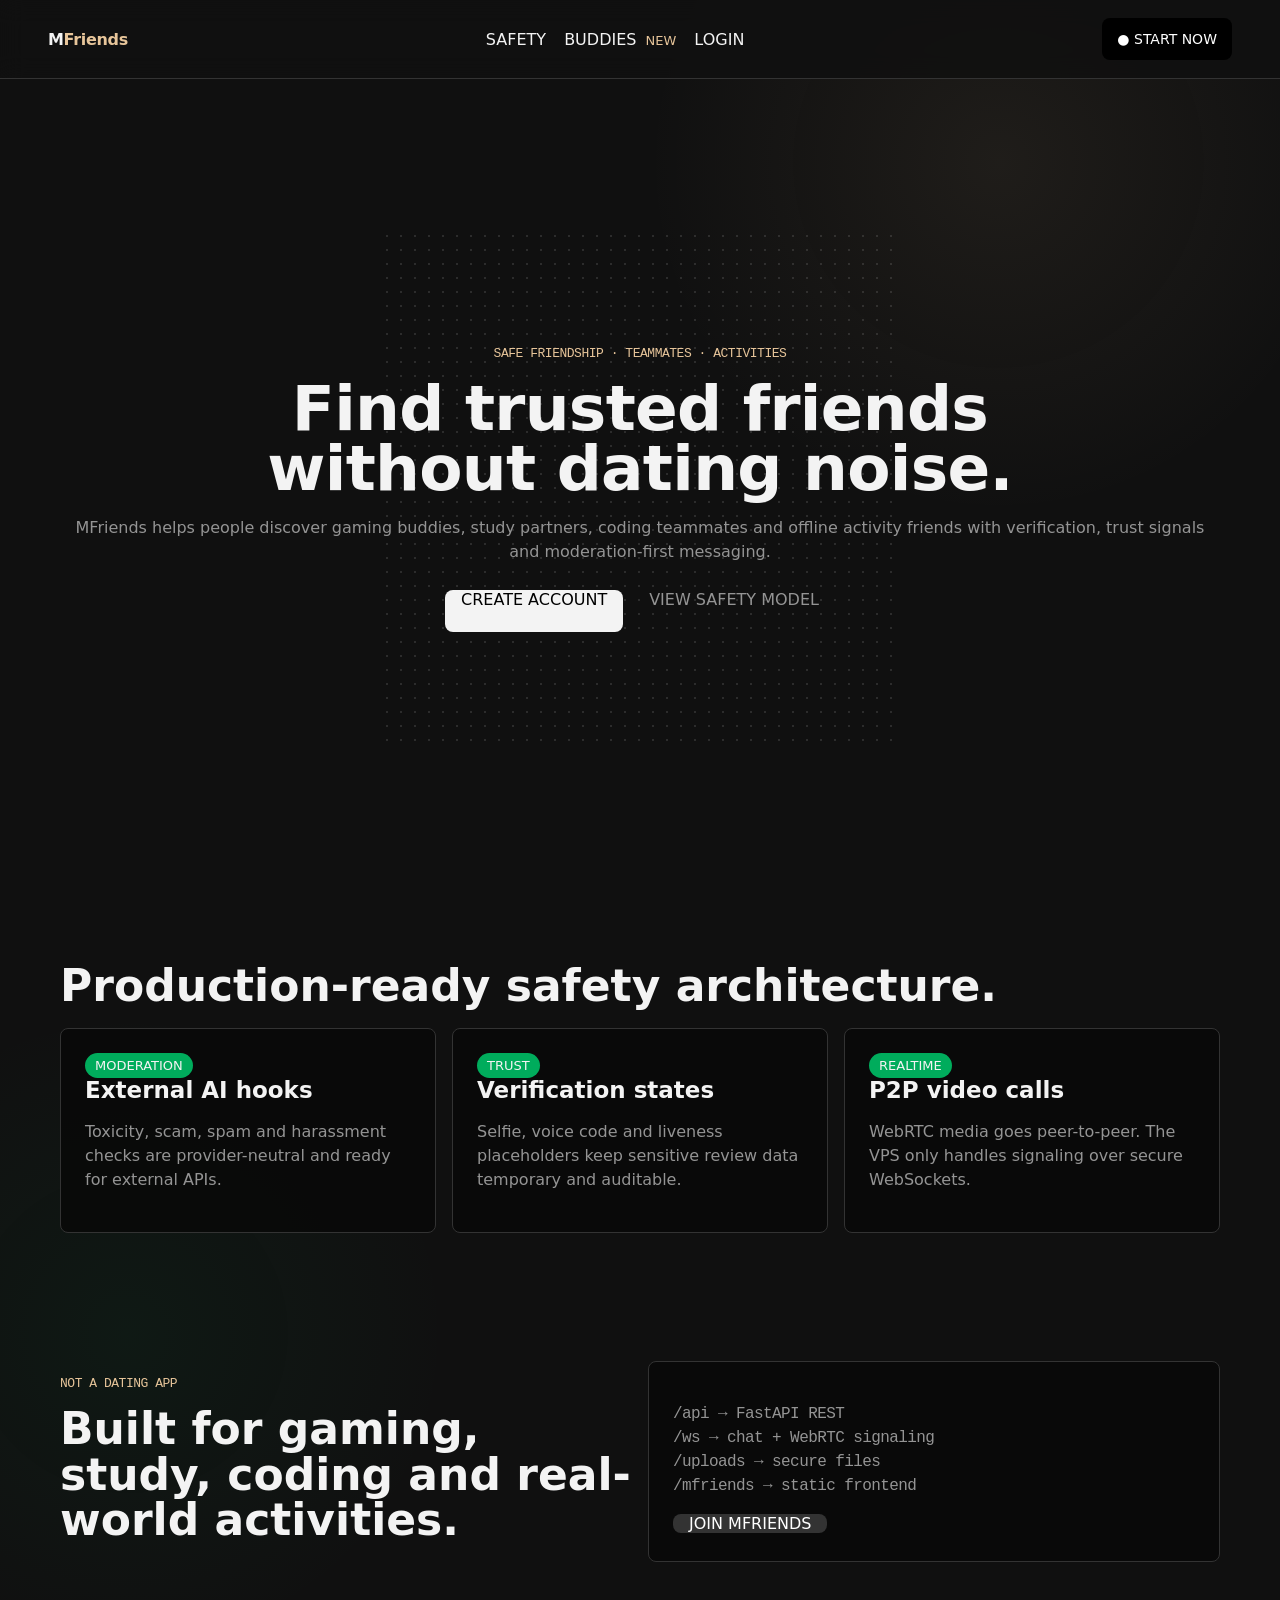
==== frontend/mfriends/index.html @ 0647238c "Create production MFriends architecture Co-Authored-By: Devin AI <158243242+devin-ai-integration[bot" ====
<!doctype html>
<html lang="en">
  <head>
    <meta charset="utf-8">
    <meta name="viewport" content="width=device-width, initial-scale=1">
    <title>MFriends — Safe buddy platform</title>
    <link rel="stylesheet" href="css/styles.css">
  </head>
  <body>
    <div class="app-shell">
      <header class="topbar">
        <a class="brand" href="index.html">M<span>Friends</span></a>
        <nav class="nav">
          <a href="#features">SAFETY</a>
          <a href="#buddy">BUDDIES <span class="nav-tag">NEW</span></a>
          <a href="login.html">LOGIN</a>
        </nav>
        <a class="chat-cta" href="register.html">● START NOW</a>
      </header>

      <main>
        <section class="hero">
          <div class="pixel-orb" aria-hidden="true"></div>
          <div class="hero-content">
            <div class="eyebrow">SAFE FRIENDSHIP · TEAMMATES · ACTIVITIES</div>
            <h1>Find trusted friends without dating noise.</h1>
            <p>MFriends helps people discover gaming buddies, study partners, coding teammates and offline activity friends with verification, trust signals and moderation-first messaging.</p>
            <div class="hero-actions">
              <a class="primary" href="register.html">CREATE ACCOUNT</a>
              <a class="secondary" href="#features">VIEW SAFETY MODEL</a>
            </div>
          </div>
        </section>

        <section id="features" class="section">
          <h2>Production-ready safety architecture.</h2>
          <div class="grid">
            <article class="card">
              <span class="pill">MODERATION</span>
              <h3>External AI hooks</h3>
              <p>Toxicity, scam, spam and harassment checks are provider-neutral and ready for external APIs.</p>
            </article>
            <article class="card">
              <span class="pill">TRUST</span>
              <h3>Verification states</h3>
              <p>Selfie, voice code and liveness placeholders keep sensitive review data temporary and auditable.</p>
            </article>
            <article class="card">
              <span class="pill">REALTIME</span>
              <h3>P2P video calls</h3>
              <p>WebRTC media goes peer-to-peer. The VPS only handles signaling over secure WebSockets.</p>
            </article>
          </div>
        </section>

        <section id="buddy" class="section">
          <div class="grid">
            <div>
              <p class="eyebrow">NOT A DATING APP</p>
              <h2>Built for gaming, study, coding and real-world activities.</h2>
            </div>
            <div class="card">
              <p class="mono">/api → FastAPI REST<br>/ws → chat + WebRTC signaling<br>/uploads → secure files<br>/mfriends → static frontend</p>
              <a class="ghost" href="register.html">JOIN MFRIENDS</a>
            </div>
          </div>
        </section>
      </main>
    </div>
  </body>
</html>
---- frontend/mfriends/css/styles.css ----
:root {
  --color-midnight-void: #101010;
  --color-deep-space: #080808;
  --color-polar-white: #F3F3F3;
  --color-absolute-zero: #FFFFFF;
  --color-ash-gray: #949494;
  --color-dark-carbon: #333333;
  --color-slate: #C1C1C1;
  --color-amber-glow: #E7C59A;
  --color-neon-green: #00AC5C;
  --font-aeonik: 'Aeonik', Inter, ui-sans-serif, system-ui, sans-serif;
  --font-input: 'Input', 'IBM Plex Mono', ui-monospace, monospace;
  --text-caption: 13px;
  --text-subheading: 18px;
  --text-heading: 23px;
  --text-heading-lg: 34px;
  --text-display: 44px;
  --text-display-lg: 63px;
  --section-gap: 64px;
  --card-padding: 24px;
  --radius-md: 4.5px;
  --radius-lg: 8px;
  --radius-full: 99px;
}

* {
  box-sizing: border-box;
}

body {
  margin: 0;
  background: var(--color-midnight-void);
  color: var(--color-polar-white);
  font-family: var(--font-aeonik);
}

a {
  color: inherit;
}

button,
input,
textarea,
select {
  font: inherit;
}

.app-shell {
  min-height: 100vh;
  background:
    radial-gradient(circle at 78% 10%, rgba(231, 197, 154, 0.07), transparent 22rem),
    radial-gradient(circle at 10% 82%, rgba(0, 172, 92, 0.06), transparent 20rem),
    var(--color-midnight-void);
}

.topbar {
  position: sticky;
  top: 0;
  z-index: 10;
  display: flex;
  align-items: center;
  justify-content: space-between;
  gap: 24px;
  padding: 18px clamp(18px, 4vw, 48px);
  background: rgba(16, 16, 16, 0.88);
  border-bottom: 1px solid var(--color-dark-carbon);
  backdrop-filter: blur(12px);
}

.brand {
  font-weight: 700;
  letter-spacing: -0.02em;
  text-decoration: none;
}

.brand span {
  color: var(--color-amber-glow);
}

.nav {
  display: flex;
  align-items: center;
  gap: 18px;
  font-size: 16px;
}

.nav a {
  color: var(--color-polar-white);
  text-decoration: none;
}

.nav a:hover {
  text-decoration: underline;
}

.nav-tag {
  margin-left: 4px;
  color: var(--color-amber-glow);
  font-size: var(--text-caption);
}

.chat-cta,
.primary,
.secondary,
.danger,
.ghost {
  min-height: 42px;
  border: 0;
  border-radius: var(--radius-lg);
  cursor: pointer;
  text-decoration: none;
}

.chat-cta {
  display: inline-flex;
  align-items: center;
  gap: 8px;
  padding: 0 15px;
  background: #000;
  color: var(--color-absolute-zero);
  font-size: 14px;
}

.primary {
  padding: 0 16px;
  background: var(--color-polar-white);
  color: #000;
}

.secondary {
  padding: 0 16px;
  background: transparent;
  color: var(--color-ash-gray);
}

.ghost {
  padding: 0 16px;
  background: var(--color-dark-carbon);
  color: var(--color-absolute-zero);
}

.danger {
  padding: 0 16px;
  background: transparent;
  color: var(--color-amber-glow);
  border: 1px solid var(--color-dark-carbon);
}

.hero,
.section,
.dashboard {
  width: min(1160px, calc(100% - 36px));
  margin: 0 auto;
}

.hero {
  display: grid;
  min-height: calc(100vh - 80px);
  place-items: center;
  padding: 80px 0;
  text-align: center;
}

.pixel-orb {
  position: absolute;
  width: min(48vw, 520px);
  aspect-ratio: 1;
  background-image: radial-gradient(#f3f3f3 1px, transparent 1.5px);
  background-size: 14px 14px;
  opacity: 0.12;
  filter: blur(0.2px);
}

.hero-content {
  position: relative;
  z-index: 1;
}

.eyebrow,
.mono,
.status {
  font-family: var(--font-input);
  letter-spacing: -0.037em;
}

.eyebrow {
  color: var(--color-amber-glow);
  font-size: var(--text-caption);
  text-transform: uppercase;
}

h1 {
  max-width: 920px;
  margin: 18px auto;
  font-size: clamp(44px, 8vw, var(--text-display-lg));
  line-height: 0.95;
  letter-spacing: -0.011em;
}

h2 {
  margin: 0 0 20px;
  font-size: clamp(34px, 5vw, var(--text-display));
  line-height: 1.03;
}

h3 {
  margin: 0 0 10px;
  font-size: var(--text-heading);
  line-height: 1.11;
}

p {
  color: var(--color-ash-gray);
  line-height: 1.5;
}

.hero-actions,
.row {
  display: flex;
  flex-wrap: wrap;
  align-items: center;
  gap: 10px;
}

.hero-actions {
  justify-content: center;
  margin-top: 26px;
}

.section {
  padding: var(--section-gap) 0;
}

.grid {
  display: grid;
  grid-template-columns: repeat(auto-fit, minmax(240px, 1fr));
  gap: 16px;
}

.card,
.panel,
.form-card {
  background: rgba(8, 8, 8, 0.82);
  border: 1px solid var(--color-dark-carbon);
  border-radius: var(--radius-lg);
  padding: var(--card-padding);
}

.card strong {
  color: var(--color-polar-white);
}

.pill {
  display: inline-flex;
  align-items: center;
  gap: 8px;
  width: fit-content;
  border-radius: var(--radius-full);
  padding: 5px 10px;
  background: var(--color-neon-green);
  color: var(--color-polar-white);
  font-size: var(--text-caption);
}

.amber {
  color: var(--color-amber-glow);
}

.auth-layout,
.app-layout {
  width: min(1180px, calc(100% - 28px));
  margin: 0 auto;
  padding: 40px 0;
}

.auth-layout {
  display: grid;
  min-height: calc(100vh - 78px);
  place-items: center;
}

.form-card {
  width: min(460px, 100%);
}

.field {
  display: grid;
  gap: 8px;
  margin: 14px 0;
}

.field label {
  color: var(--color-slate);
  font-size: var(--text-caption);
}

.field input,
.field textarea,
.field select {
  width: 100%;
  border: 1px solid var(--color-dark-carbon);
  border-radius: var(--radius-lg);
  padding: 12px;
  background: #050505;
  color: var(--color-polar-white);
}

.app-layout {
  display: grid;
  grid-template-columns: 220px 1fr;
  gap: 18px;
}

.sidebar {
  position: sticky;
  top: 88px;
  align-self: start;
}

.sidebar a {
  display: block;
  padding: 12px;
  color: var(--color-ash-gray);
  text-decoration: none;
  border-radius: var(--radius-lg);
}

.sidebar a.active,
.sidebar a:hover {
  background: var(--color-deep-space);
  color: var(--color-polar-white);
}

.dashboard {
  width: 100%;
}

.view {
  display: none;
}

.view.active {
  display: grid;
  gap: 18px;
}

.people-list,
.request-list,
.message-list {
  display: grid;
  gap: 12px;
}

.person,
.request,
.message {
  padding: 16px;
  border: 1px solid var(--color-dark-carbon);
  border-radius: var(--radius-lg);
  background: #090909;
}

.message.mine {
  border-color: rgba(231, 197, 154, 0.5);
}

.chat-box {
  display: grid;
  min-height: 440px;
  grid-template-rows: 1fr auto;
  gap: 12px;
}

.call-grid {
  display: grid;
  grid-template-columns: repeat(auto-fit, minmax(260px, 1fr));
  gap: 12px;
}

video {
  width: 100%;
  min-height: 220px;
  background: #000;
  border: 1px solid var(--color-dark-carbon);
  border-radius: var(--radius-lg);
}

.notice {
  border-left: 3px solid var(--color-amber-glow);
  padding: 12px 14px;
  background: #080808;
  color: var(--color-slate);
}

@media (max-width: 760px) {
  .nav {
    display: none;
  }

  .app-layout {
    grid-template-columns: 1fr;
  }

  .sidebar {
    position: static;
    display: flex;
    overflow-x: auto;
  }
}
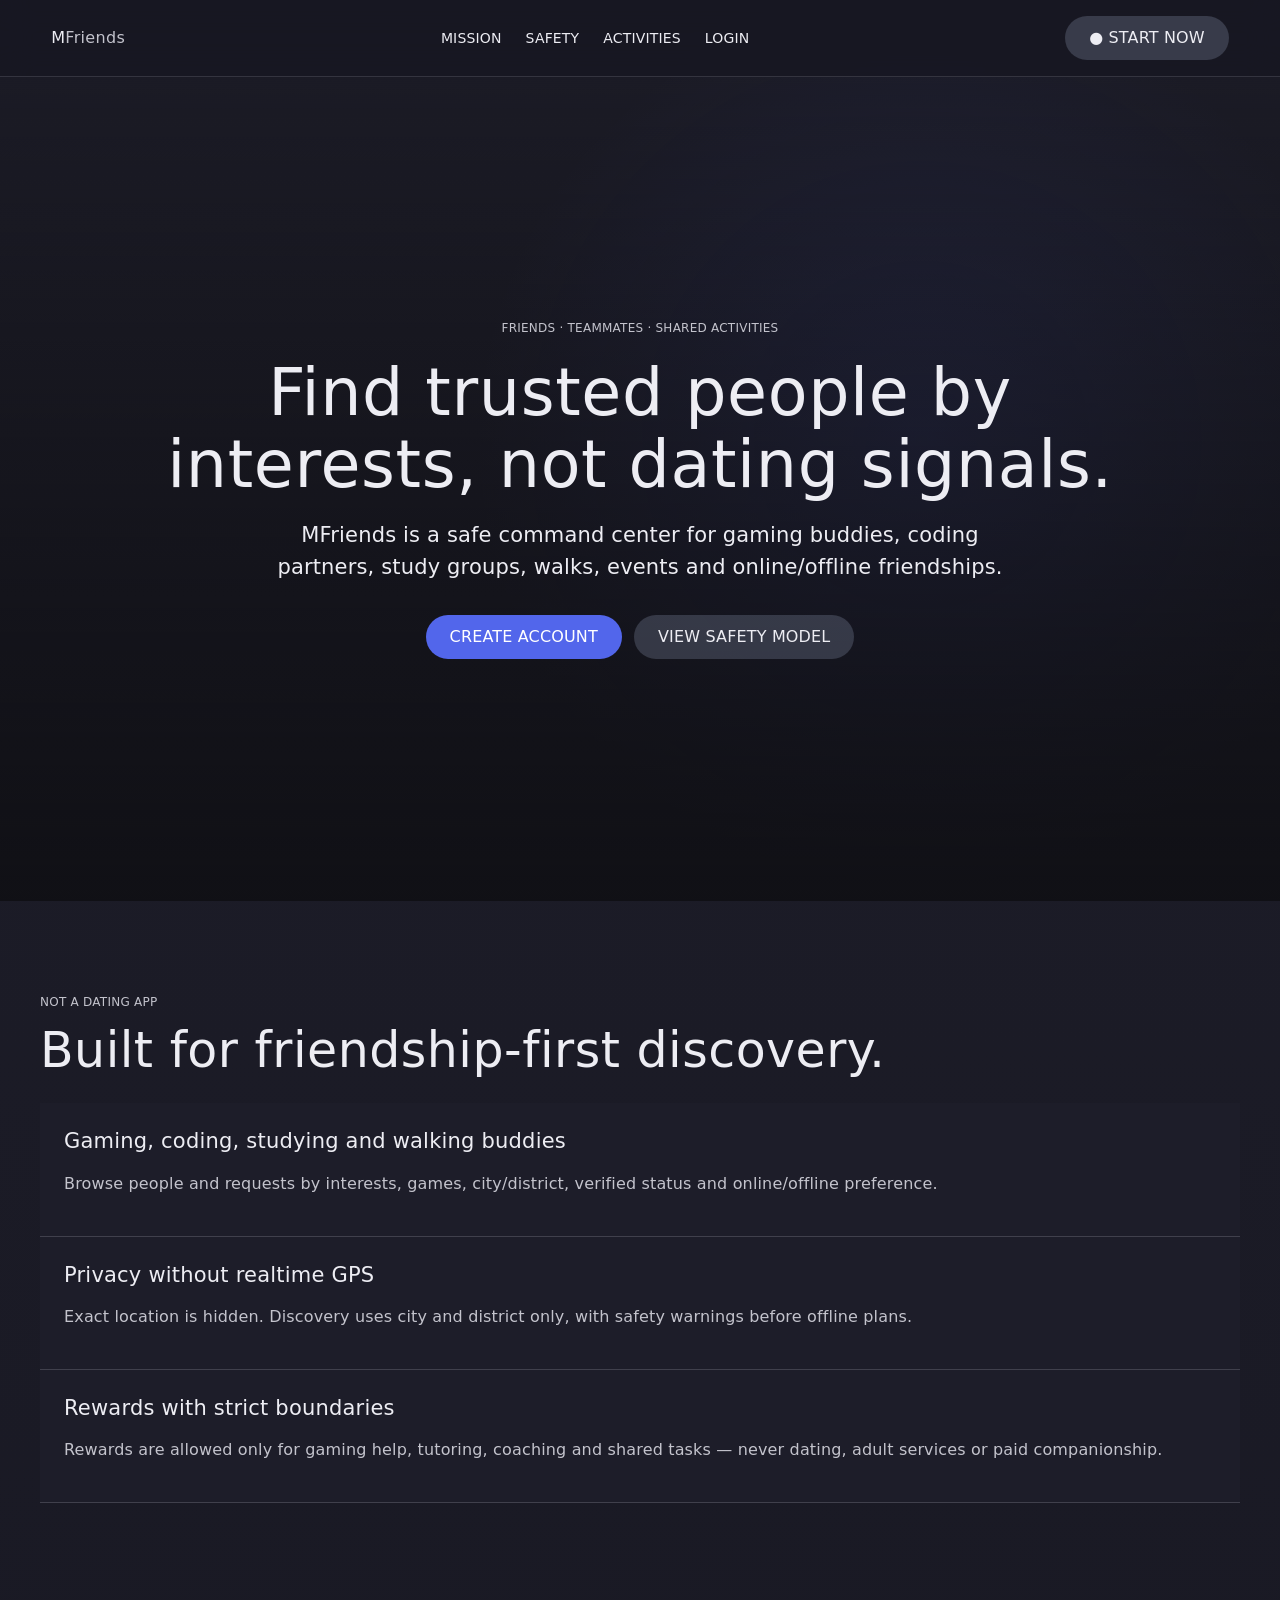
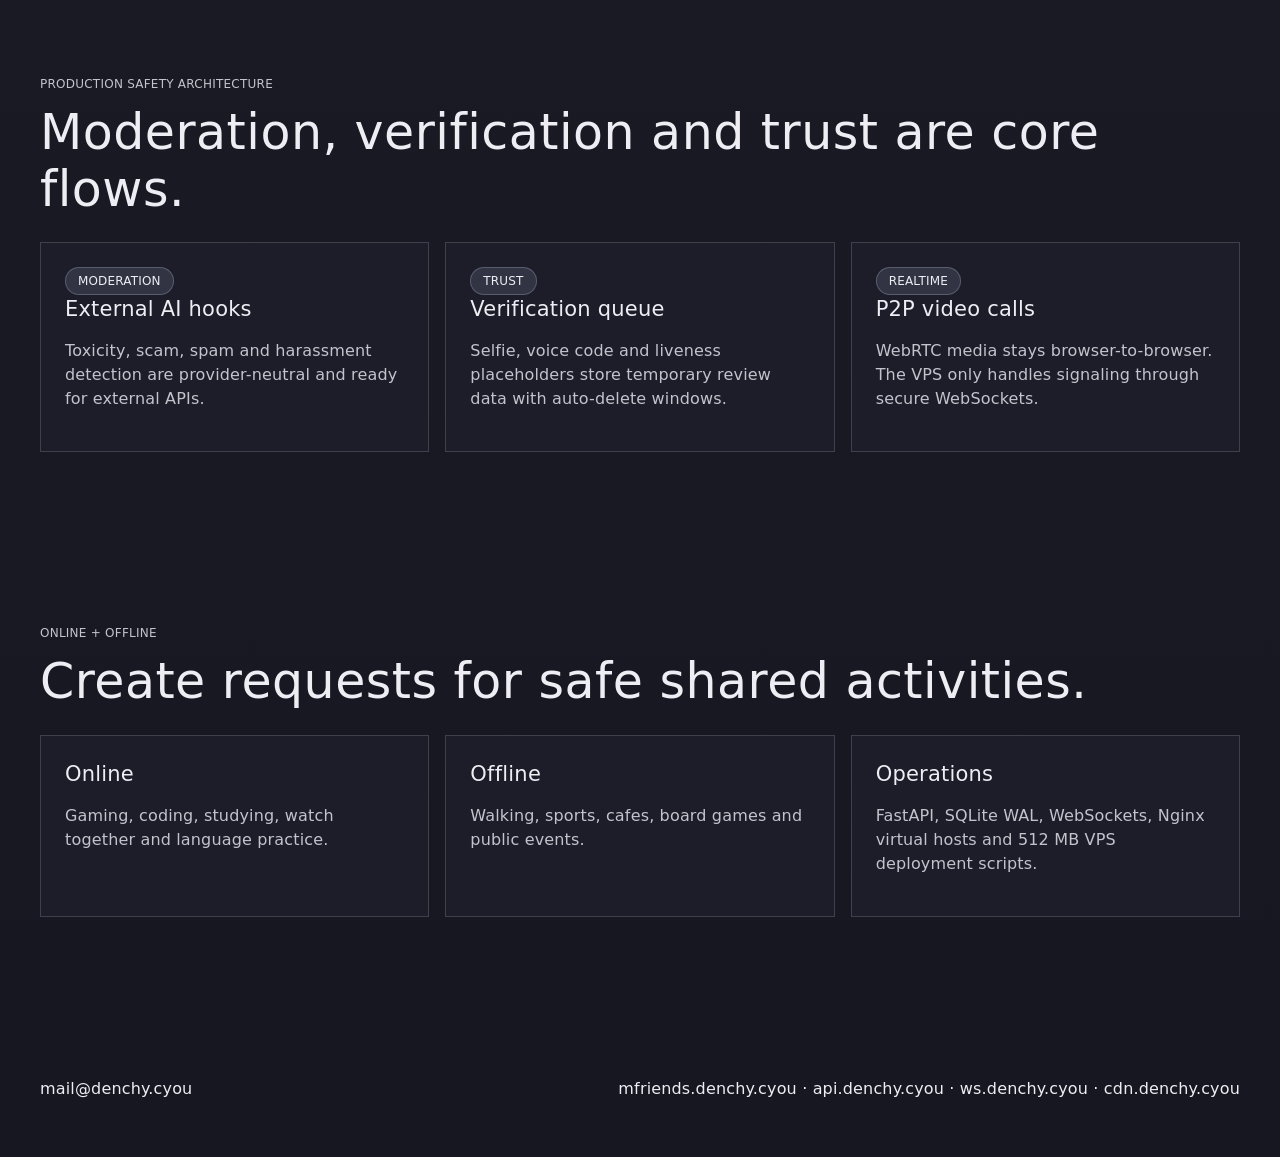
==== commit 1e02469e: "Build MFriends denchy fullstack platform" ====
--- a/frontend/mfriends/index.html
+++ b/frontend/mfriends/index.html
@@ -3,7 +3,7 @@
   <head>
     <meta charset="utf-8">
     <meta name="viewport" content="width=device-width, initial-scale=1">
-    <title>MFriends — Safe buddy platform</title>
+    <title>MFriends — Safe friendship platform</title>
     <link rel="stylesheet" href="css/styles.css">
   </head>
   <body>
@@ -11,8 +11,9 @@
       <header class="topbar">
         <a class="brand" href="index.html">M<span>Friends</span></a>
         <nav class="nav">
+          <a href="#mission">MISSION</a>
           <a href="#features">SAFETY</a>
-          <a href="#buddy">BUDDIES <span class="nav-tag">NEW</span></a>
+          <a href="#activities">ACTIVITIES</a>
           <a href="login.html">LOGIN</a>
         </nav>
         <a class="chat-cta" href="register.html">● START NOW</a>
@@ -20,11 +21,10 @@
 
       <main>
         <section class="hero">
-          <div class="pixel-orb" aria-hidden="true"></div>
           <div class="hero-content">
-            <div class="eyebrow">SAFE FRIENDSHIP · TEAMMATES · ACTIVITIES</div>
-            <h1>Find trusted friends without dating noise.</h1>
-            <p>MFriends helps people discover gaming buddies, study partners, coding teammates and offline activity friends with verification, trust signals and moderation-first messaging.</p>
+            <div class="eyebrow">FRIENDS · TEAMMATES · SHARED ACTIVITIES</div>
+            <h1>Find trusted people by interests, not dating signals.</h1>
+            <p>MFriends is a safe command center for gaming buddies, coding partners, study groups, walks, events and online/offline friendships.</p>
             <div class="hero-actions">
               <a class="primary" href="register.html">CREATE ACCOUNT</a>
               <a class="secondary" href="#features">VIEW SAFETY MODEL</a>
@@ -32,40 +32,39 @@
           </div>
         </section>
 
+        <section id="mission" class="section">
+          <p class="eyebrow">NOT A DATING APP</p>
+          <h2>Built for friendship-first discovery.</h2>
+          <a class="feature-link" href="register.html"><h3>Gaming, coding, studying and walking buddies</h3><p>Browse people and requests by interests, games, city/district, verified status and online/offline preference.</p></a>
+          <a class="feature-link" href="register.html"><h3>Privacy without realtime GPS</h3><p>Exact location is hidden. Discovery uses city and district only, with safety warnings before offline plans.</p></a>
+          <a class="feature-link" href="register.html"><h3>Rewards with strict boundaries</h3><p>Rewards are allowed only for gaming help, tutoring, coaching and shared tasks — never dating, adult services or paid companionship.</p></a>
+        </section>
+
         <section id="features" class="section">
-          <h2>Production-ready safety architecture.</h2>
+          <p class="eyebrow">PRODUCTION SAFETY ARCHITECTURE</p>
+          <h2>Moderation, verification and trust are core flows.</h2>
           <div class="grid">
-            <article class="card">
-              <span class="pill">MODERATION</span>
-              <h3>External AI hooks</h3>
-              <p>Toxicity, scam, spam and harassment checks are provider-neutral and ready for external APIs.</p>
-            </article>
-            <article class="card">
-              <span class="pill">TRUST</span>
-              <h3>Verification states</h3>
-              <p>Selfie, voice code and liveness placeholders keep sensitive review data temporary and auditable.</p>
-            </article>
-            <article class="card">
-              <span class="pill">REALTIME</span>
-              <h3>P2P video calls</h3>
-              <p>WebRTC media goes peer-to-peer. The VPS only handles signaling over secure WebSockets.</p>
-            </article>
+            <article class="card"><span class="pill">MODERATION</span><h3>External AI hooks</h3><p>Toxicity, scam, spam and harassment detection are provider-neutral and ready for external APIs.</p></article>
+            <article class="card"><span class="pill">TRUST</span><h3>Verification queue</h3><p>Selfie, voice code and liveness placeholders store temporary review data with auto-delete windows.</p></article>
+            <article class="card"><span class="pill">REALTIME</span><h3>P2P video calls</h3><p>WebRTC media stays browser-to-browser. The VPS only handles signaling through secure WebSockets.</p></article>
           </div>
         </section>
 
-        <section id="buddy" class="section">
+        <section id="activities" class="section">
+          <p class="eyebrow">ONLINE + OFFLINE</p>
+          <h2>Create requests for safe shared activities.</h2>
           <div class="grid">
-            <div>
-              <p class="eyebrow">NOT A DATING APP</p>
-              <h2>Built for gaming, study, coding and real-world activities.</h2>
-            </div>
-            <div class="card">
-              <p class="mono">/api → FastAPI REST<br>/ws → chat + WebRTC signaling<br>/uploads → secure files<br>/mfriends → static frontend</p>
-              <a class="ghost" href="register.html">JOIN MFRIENDS</a>
-            </div>
+            <article class="card"><h3>Online</h3><p>Gaming, coding, studying, watch together and language practice.</p></article>
+            <article class="card"><h3>Offline</h3><p>Walking, sports, cafes, board games and public events.</p></article>
+            <article class="card"><h3>Operations</h3><p>FastAPI, SQLite WAL, WebSockets, Nginx virtual hosts and 512 MB VPS deployment scripts.</p></article>
           </div>
         </section>
       </main>
+
+      <footer class="section footer">
+        <span class="footer-link">mail@denchy.cyou</span>
+        <span class="footer-link">mfriends.denchy.cyou · api.denchy.cyou · ws.denchy.cyou · cdn.denchy.cyou</span>
+      </footer>
     </div>
   </body>
 </html>
--- a/frontend/mfriends/css/styles.css
+++ b/frontend/mfriends/css/styles.css
@@ -1,37 +1,58 @@
 :root {
-  --color-midnight-void: #101010;
-  --color-deep-space: #080808;
-  --color-polar-white: #F3F3F3;
-  --color-absolute-zero: #FFFFFF;
-  --color-ash-gray: #949494;
-  --color-dark-carbon: #333333;
-  --color-slate: #C1C1C1;
-  --color-amber-glow: #E7C59A;
-  --color-neon-green: #00AC5C;
-  --font-aeonik: 'Aeonik', Inter, ui-sans-serif, system-ui, sans-serif;
-  --font-input: 'Input', 'IBM Plex Mono', ui-monospace, monospace;
-  --text-caption: 13px;
+  --color-mercury-blue: #5266eb;
+  --color-ghost-blue: #cdddff;
+  --color-deep-space: #171721;
+  --color-midnight-slate: #1e1e2a;
+  --color-graphite: #272735;
+  --color-lead: #70707d;
+  --color-starlight: #ededf3;
+  --color-silver: #c3c3cc;
+  --color-pure-white: #ffffff;
+  --font-arcadiadisplay: Inter, Manrope, ui-sans-serif, system-ui, -apple-system, BlinkMacSystemFont, "Segoe UI", sans-serif;
+  --font-arcadia: Inter, Manrope, ui-sans-serif, system-ui, -apple-system, BlinkMacSystemFont, "Segoe UI", sans-serif;
+  --text-caption: 12px;
+  --text-body-sm: 14px;
+  --text-body: 16px;
   --text-subheading: 18px;
-  --text-heading: 23px;
-  --text-heading-lg: 34px;
-  --text-display: 44px;
-  --text-display-lg: 63px;
-  --section-gap: 64px;
-  --card-padding: 24px;
-  --radius-md: 4.5px;
-  --radius-lg: 8px;
-  --radius-full: 99px;
+  --text-heading-sm: 21px;
+  --text-heading: 32px;
+  --text-heading-lg: 49px;
+  --text-display: 65px;
+  --spacing-4: 4px;
+  --spacing-8: 8px;
+  --spacing-12: 12px;
+  --spacing-16: 16px;
+  --spacing-20: 20px;
+  --spacing-24: 24px;
+  --spacing-32: 32px;
+  --spacing-40: 40px;
+  --spacing-56: 56px;
+  --spacing-72: 72px;
+  --spacing-80: 80px;
+  --spacing-112: 112px;
+  --spacing-128: 128px;
+  --page-max-width: 1200px;
+  --radius-md: 4px;
+  --radius-pill: 32px;
+  --radius-header-pill: 40px;
 }
 
 * {
   box-sizing: border-box;
 }
 
+html {
+  scroll-behavior: smooth;
+}
+
 body {
   margin: 0;
-  background: var(--color-midnight-void);
-  color: var(--color-polar-white);
-  font-family: var(--font-aeonik);
+  background: var(--color-deep-space);
+  color: var(--color-starlight);
+  font-family: var(--font-arcadia);
+  font-size: var(--text-body);
+  line-height: 1.5;
+  letter-spacing: 0.16px;
 }
 
 a {
@@ -48,9 +69,8 @@
 .app-shell {
   min-height: 100vh;
   background:
-    radial-gradient(circle at 78% 10%, rgba(231, 197, 154, 0.07), transparent 22rem),
-    radial-gradient(circle at 10% 82%, rgba(0, 172, 92, 0.06), transparent 20rem),
-    var(--color-midnight-void);
+    radial-gradient(circle at 72% 16%, rgba(82, 102, 235, 0.14), transparent 28rem),
+    linear-gradient(180deg, rgba(30, 30, 42, 0.92), var(--color-deep-space));
 }
 
 .topbar {
@@ -60,43 +80,50 @@
   display: flex;
   align-items: center;
   justify-content: space-between;
-  gap: 24px;
-  padding: 18px clamp(18px, 4vw, 48px);
-  background: rgba(16, 16, 16, 0.88);
-  border-bottom: 1px solid var(--color-dark-carbon);
-  backdrop-filter: blur(12px);
+  gap: var(--spacing-24);
+  padding: var(--spacing-16) clamp(var(--spacing-20), 4vw, var(--spacing-56));
+  background: rgba(23, 23, 33, 0.78);
+  border-bottom: 1px solid rgba(112, 112, 125, 0.32);
+  backdrop-filter: blur(16px);
 }
 
 .brand {
-  font-weight: 700;
-  letter-spacing: -0.02em;
+  font-family: var(--font-arcadiadisplay);
+  font-weight: 480;
+  letter-spacing: 0.02em;
   text-decoration: none;
 }
 
 .brand span {
-  color: var(--color-amber-glow);
+  color: var(--color-silver);
 }
 
 .nav {
   display: flex;
   align-items: center;
-  gap: 18px;
-  font-size: 16px;
-}
-
-.nav a {
-  color: var(--color-polar-white);
+  gap: var(--spacing-24);
+  font-size: var(--text-body-sm);
+}
+
+.nav a,
+.footer-link {
+  color: var(--color-starlight);
   text-decoration: none;
 }
 
-.nav a:hover {
-  text-decoration: underline;
-}
-
-.nav-tag {
-  margin-left: 4px;
-  color: var(--color-amber-glow);
+.nav a:hover,
+.footer-link:hover {
+  color: var(--color-ghost-blue);
+}
+
+.nav-tag,
+.eyebrow,
+.mono,
+.status {
+  color: var(--color-silver);
   font-size: var(--text-caption);
+  letter-spacing: 0.24px;
+  text-transform: uppercase;
 }
 
 .chat-cta,
@@ -104,231 +131,248 @@
 .secondary,
 .danger,
 .ghost {
-  min-height: 42px;
+  display: inline-flex;
+  min-height: 44px;
+  align-items: center;
+  justify-content: center;
   border: 0;
-  border-radius: var(--radius-lg);
+  border-radius: var(--radius-pill);
   cursor: pointer;
+  gap: var(--spacing-8);
+  padding: 0 var(--spacing-24);
   text-decoration: none;
-}
-
-.chat-cta {
-  display: inline-flex;
-  align-items: center;
-  gap: 8px;
-  padding: 0 15px;
-  background: #000;
-  color: var(--color-absolute-zero);
-  font-size: 14px;
+  transition: background 160ms ease, color 160ms ease, opacity 160ms ease;
 }
 
 .primary {
-  padding: 0 16px;
-  background: var(--color-polar-white);
-  color: #000;
-}
-
+  background: var(--color-mercury-blue);
+  color: var(--color-pure-white);
+  font-weight: 480;
+}
+
+.primary:hover {
+  background: #6577f0;
+}
+
+.chat-cta,
 .secondary {
-  padding: 0 16px;
+  background: rgba(205, 221, 255, 0.18);
+  color: var(--color-starlight);
+  border-radius: var(--radius-header-pill);
+}
+
+.ghost {
+  background: var(--color-graphite);
+  color: var(--color-starlight);
+}
+
+.danger {
   background: transparent;
-  color: var(--color-ash-gray);
-}
-
-.ghost {
-  padding: 0 16px;
-  background: var(--color-dark-carbon);
-  color: var(--color-absolute-zero);
-}
-
-.danger {
-  padding: 0 16px;
-  background: transparent;
-  color: var(--color-amber-glow);
-  border: 1px solid var(--color-dark-carbon);
-}
-
-.hero,
-.section,
-.dashboard {
-  width: min(1160px, calc(100% - 36px));
-  margin: 0 auto;
+  color: var(--color-ghost-blue);
+  border: 1px solid var(--color-lead);
 }
 
 .hero {
-  display: grid;
-  min-height: calc(100vh - 80px);
+  position: relative;
+  display: grid;
+  min-height: calc(100vh - 76px);
   place-items: center;
-  padding: 80px 0;
+  overflow: hidden;
+  padding: var(--spacing-112) var(--spacing-20);
   text-align: center;
 }
 
-.pixel-orb {
+.hero::before {
   position: absolute;
-  width: min(48vw, 520px);
-  aspect-ratio: 1;
-  background-image: radial-gradient(#f3f3f3 1px, transparent 1.5px);
-  background-size: 14px 14px;
-  opacity: 0.12;
-  filter: blur(0.2px);
+  inset: 0;
+  background:
+    linear-gradient(180deg, rgba(23, 23, 33, 0.18), rgba(23, 23, 33, 0.86)),
+    url("https://images.unsplash.com/photo-1500530855697-b586d89ba3ee?auto=format&fit=crop&w=1800&q=70") center/cover;
+  content: "";
+  filter: saturate(0.7) brightness(0.62);
 }
 
 .hero-content {
   position: relative;
   z-index: 1;
-}
-
-.eyebrow,
-.mono,
-.status {
-  font-family: var(--font-input);
-  letter-spacing: -0.037em;
-}
-
-.eyebrow {
-  color: var(--color-amber-glow);
-  font-size: var(--text-caption);
-  text-transform: uppercase;
+  width: min(960px, 100%);
+}
+
+h1,
+h2,
+h3 {
+  font-family: var(--font-arcadiadisplay);
+  font-weight: 360;
+  letter-spacing: 0.01em;
 }
 
 h1 {
-  max-width: 920px;
-  margin: 18px auto;
-  font-size: clamp(44px, 8vw, var(--text-display-lg));
-  line-height: 0.95;
-  letter-spacing: -0.011em;
+  margin: var(--spacing-20) auto;
+  font-size: clamp(42px, 8vw, var(--text-display));
+  line-height: 1.1;
 }
 
 h2 {
-  margin: 0 0 20px;
-  font-size: clamp(34px, 5vw, var(--text-display));
-  line-height: 1.03;
+  margin: 0 0 var(--spacing-24);
+  font-size: clamp(32px, 5vw, var(--text-heading-lg));
+  line-height: 1.15;
 }
 
 h3 {
-  margin: 0 0 10px;
-  font-size: var(--text-heading);
-  line-height: 1.11;
+  margin: 0 0 var(--spacing-12);
+  font-size: var(--text-heading-sm);
+  line-height: 1.35;
 }
 
 p {
-  color: var(--color-ash-gray);
-  line-height: 1.5;
+  color: var(--color-silver);
+}
+
+.hero p {
+  width: min(780px, 100%);
+  margin: 0 auto;
+  color: var(--color-starlight);
+  font-size: var(--text-heading-sm);
 }
 
 .hero-actions,
-.row {
+.row,
+.toolbar {
   display: flex;
   flex-wrap: wrap;
   align-items: center;
-  gap: 10px;
+  gap: var(--spacing-12);
 }
 
 .hero-actions {
   justify-content: center;
-  margin-top: 26px;
+  margin-top: var(--spacing-32);
+}
+
+.section,
+.dashboard {
+  width: min(var(--page-max-width), calc(100% - 40px));
+  margin: 0 auto;
 }
 
 .section {
-  padding: var(--section-gap) 0;
+  padding: var(--spacing-80) 0;
 }
 
 .grid {
   display: grid;
-  grid-template-columns: repeat(auto-fit, minmax(240px, 1fr));
-  gap: 16px;
+  grid-template-columns: repeat(auto-fit, minmax(250px, 1fr));
+  gap: var(--spacing-16);
 }
 
 .card,
 .panel,
-.form-card {
-  background: rgba(8, 8, 8, 0.82);
-  border: 1px solid var(--color-dark-carbon);
-  border-radius: var(--radius-lg);
-  padding: var(--card-padding);
-}
-
-.card strong {
-  color: var(--color-polar-white);
+.form-card,
+.feature-link,
+.person,
+.request,
+.message,
+.admin-card {
+  background: rgba(30, 30, 42, 0.92);
+  border: 1px solid rgba(112, 112, 125, 0.42);
+  border-radius: 0;
+  padding: var(--spacing-24);
+}
+
+.feature-link {
+  display: block;
+  border-width: 0 0 1px;
+  text-decoration: none;
 }
 
 .pill {
   display: inline-flex;
+  width: fit-content;
   align-items: center;
-  gap: 8px;
-  width: fit-content;
-  border-radius: var(--radius-full);
-  padding: 5px 10px;
-  background: var(--color-neon-green);
-  color: var(--color-polar-white);
+  border: 1px solid rgba(205, 221, 255, 0.24);
+  border-radius: var(--radius-pill);
+  padding: var(--spacing-4) var(--spacing-12);
+  background: rgba(205, 221, 255, 0.12);
+  color: var(--color-starlight);
   font-size: var(--text-caption);
-}
-
-.amber {
-  color: var(--color-amber-glow);
 }
 
 .auth-layout,
 .app-layout {
-  width: min(1180px, calc(100% - 28px));
+  width: min(var(--page-max-width), calc(100% - 40px));
   margin: 0 auto;
-  padding: 40px 0;
+  padding: var(--spacing-40) 0;
 }
 
 .auth-layout {
   display: grid;
-  min-height: calc(100vh - 78px);
+  min-height: calc(100vh - 80px);
   place-items: center;
 }
 
 .form-card {
-  width: min(460px, 100%);
+  width: min(480px, 100%);
 }
 
 .field {
   display: grid;
-  gap: 8px;
-  margin: 14px 0;
-}
-
-.field label {
-  color: var(--color-slate);
+  gap: var(--spacing-8);
+  margin: var(--spacing-16) 0;
+}
+
+.field span {
+  color: var(--color-silver);
   font-size: var(--text-caption);
-}
-
-.field input,
-.field textarea,
-.field select {
+  text-transform: uppercase;
+}
+
+input,
+textarea,
+select {
   width: 100%;
-  border: 1px solid var(--color-dark-carbon);
-  border-radius: var(--radius-lg);
-  padding: 12px;
-  background: #050505;
-  color: var(--color-polar-white);
+  border: 1px solid rgba(112, 112, 125, 0.55);
+  border-radius: var(--radius-pill);
+  padding: var(--spacing-12) var(--spacing-16);
+  background: transparent;
+  color: var(--color-starlight);
+  outline: none;
+}
+
+textarea {
+  border-radius: var(--spacing-20);
+  resize: vertical;
+}
+
+input:focus,
+textarea:focus,
+select:focus {
+  border-color: var(--color-ghost-blue);
 }
 
 .app-layout {
   display: grid;
-  grid-template-columns: 220px 1fr;
-  gap: 18px;
+  grid-template-columns: 230px 1fr;
+  gap: var(--spacing-20);
 }
 
 .sidebar {
   position: sticky;
-  top: 88px;
+  top: 92px;
   align-self: start;
 }
 
 .sidebar a {
   display: block;
-  padding: 12px;
-  color: var(--color-ash-gray);
+  padding: var(--spacing-12) var(--spacing-16);
+  color: var(--color-silver);
   text-decoration: none;
-  border-radius: var(--radius-lg);
+  border-bottom: 1px solid rgba(112, 112, 125, 0.24);
 }
 
 .sidebar a.active,
 .sidebar a:hover {
-  background: var(--color-deep-space);
-  color: var(--color-polar-white);
+  color: var(--color-starlight);
+  background: var(--color-graphite);
 }
 
 .dashboard {
@@ -341,55 +385,74 @@
 
 .view.active {
   display: grid;
-  gap: 18px;
+  gap: var(--spacing-20);
 }
 
 .people-list,
 .request-list,
-.message-list {
-  display: grid;
-  gap: 12px;
-}
-
-.person,
-.request,
-.message {
-  padding: 16px;
-  border: 1px solid var(--color-dark-carbon);
-  border-radius: var(--radius-lg);
-  background: #090909;
+.message-list,
+.admin-grid {
+  display: grid;
+  gap: var(--spacing-12);
+}
+
+.profile-avatar {
+  width: 72px;
+  height: 72px;
+  border: 1px solid var(--color-lead);
+  border-radius: 50%;
+  object-fit: cover;
+  background: var(--color-graphite);
 }
 
 .message.mine {
-  border-color: rgba(231, 197, 154, 0.5);
+  border-color: rgba(82, 102, 235, 0.78);
+  background: rgba(82, 102, 235, 0.1);
+}
+
+.attachment-preview {
+  max-width: 260px;
+  border: 1px solid var(--color-lead);
 }
 
 .chat-box {
   display: grid;
   min-height: 440px;
   grid-template-rows: 1fr auto;
-  gap: 12px;
+  gap: var(--spacing-12);
 }
 
 .call-grid {
   display: grid;
   grid-template-columns: repeat(auto-fit, minmax(260px, 1fr));
-  gap: 12px;
+  gap: var(--spacing-12);
 }
 
 video {
   width: 100%;
   min-height: 220px;
   background: #000;
-  border: 1px solid var(--color-dark-carbon);
-  border-radius: var(--radius-lg);
+  border: 1px solid var(--color-lead);
+  border-radius: var(--radius-md);
 }
 
 .notice {
-  border-left: 3px solid var(--color-amber-glow);
-  padding: 12px 14px;
-  background: #080808;
-  color: var(--color-slate);
+  border-left: 1px solid var(--color-lead);
+  padding: var(--spacing-12) var(--spacing-16);
+  background: rgba(39, 39, 53, 0.82);
+  color: var(--color-silver);
+}
+
+.footer {
+  display: flex;
+  flex-wrap: wrap;
+  justify-content: space-between;
+  gap: var(--spacing-24);
+  padding-bottom: var(--spacing-56);
+}
+
+.error-banner {
+  color: var(--color-ghost-blue);
 }
 
 @media (max-width: 760px) {
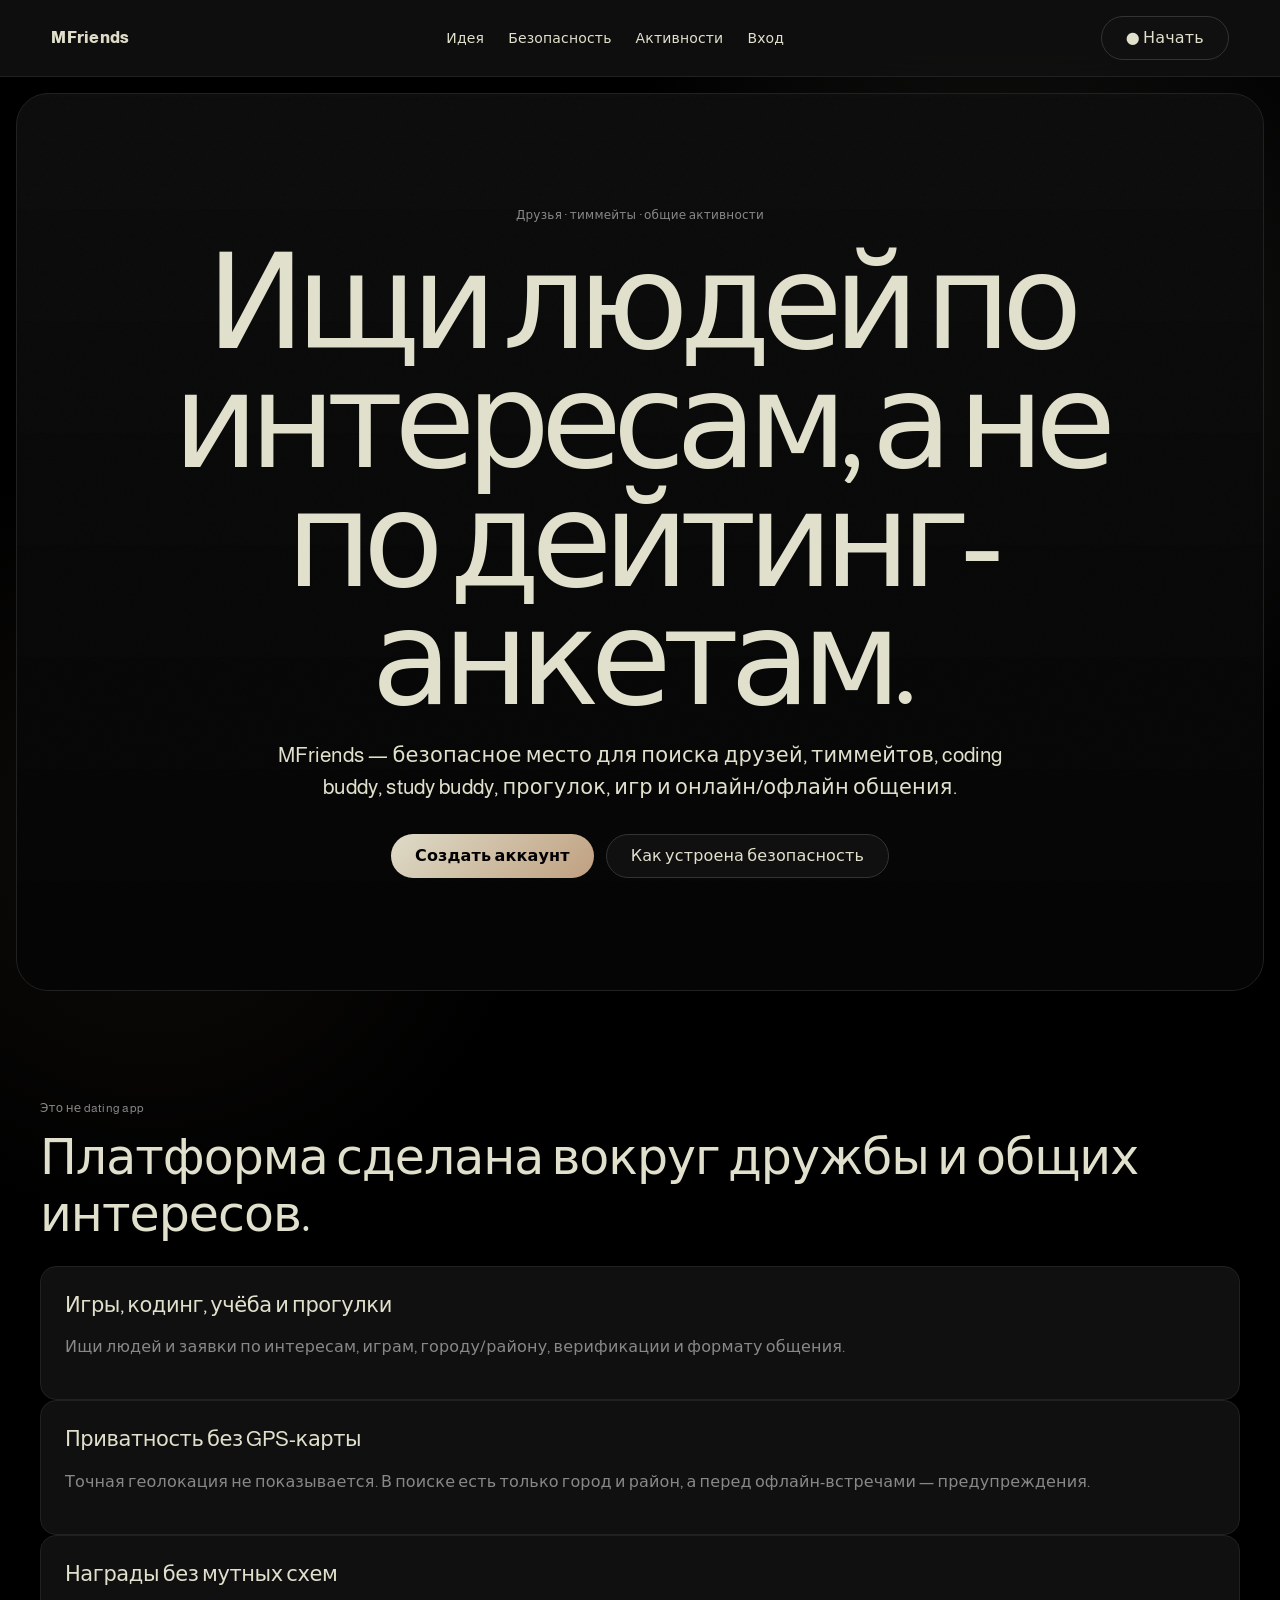
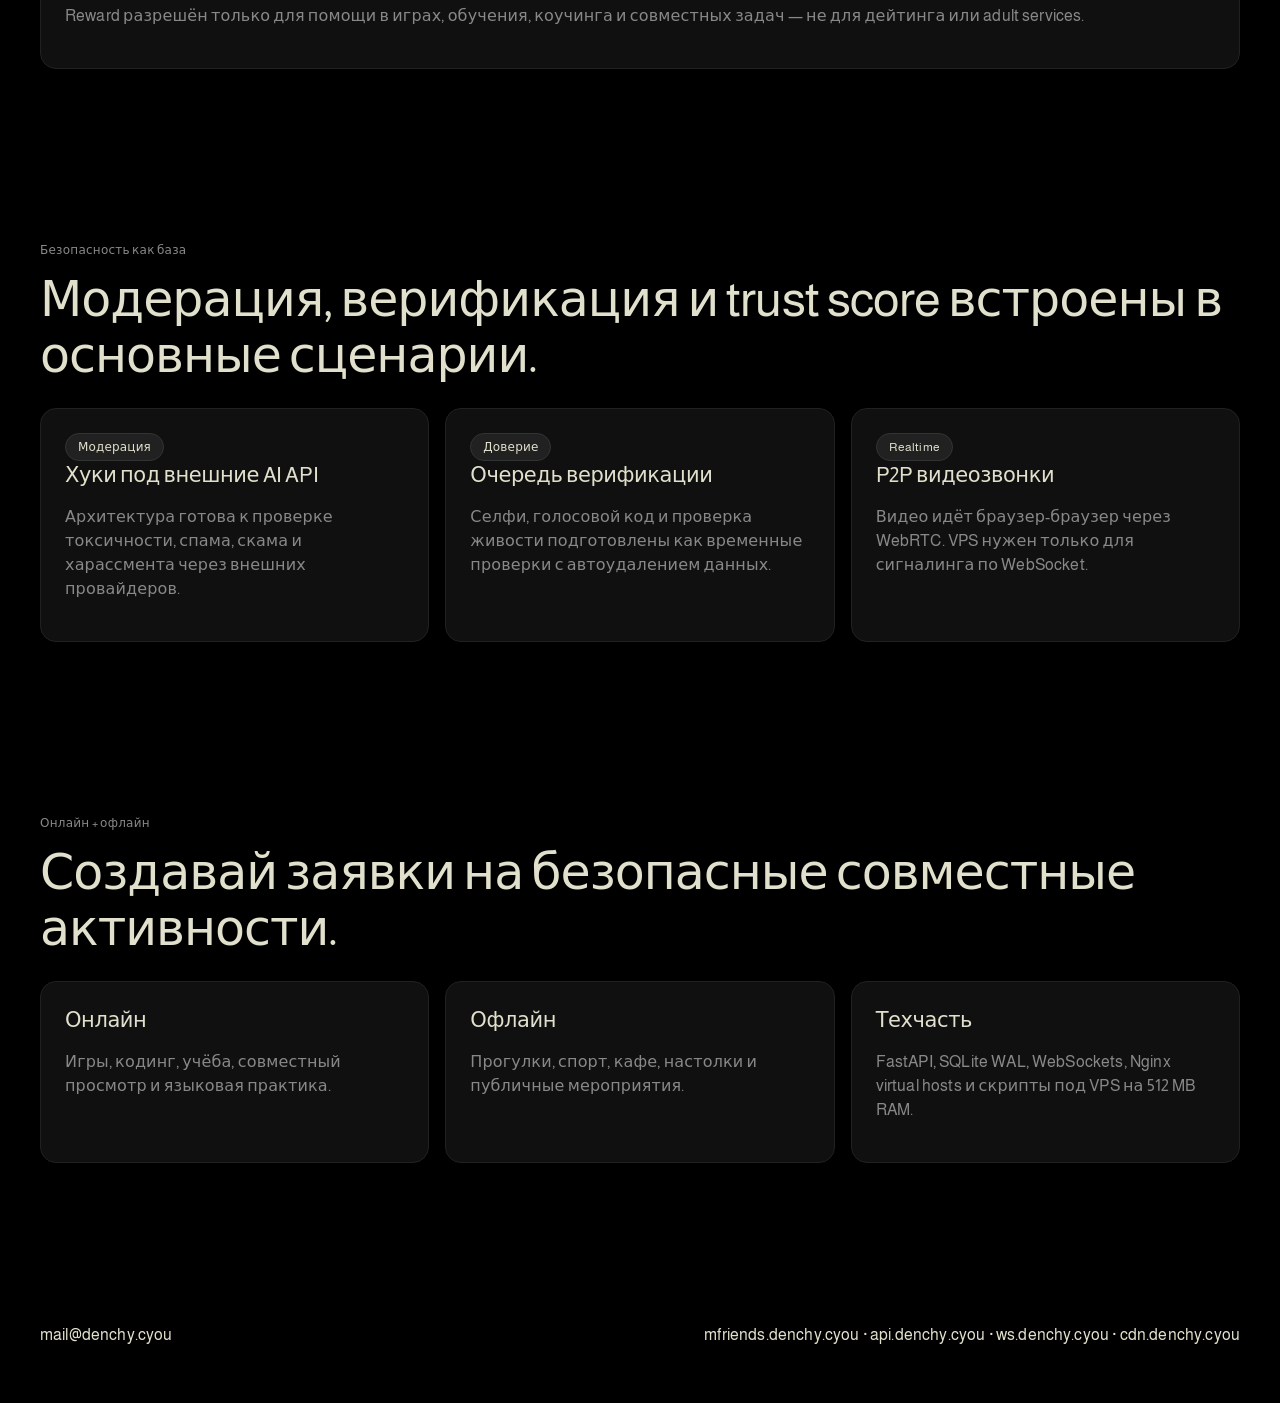
==== commit 861e8203: "Localize MFriends UI and adopt MPreza styling" ====
--- a/frontend/mfriends/index.html
+++ b/frontend/mfriends/index.html
@@ -1,9 +1,13 @@
 <!doctype html>
-<html lang="en">
+<html lang="ru">
   <head>
     <meta charset="utf-8">
     <meta name="viewport" content="width=device-width, initial-scale=1">
-    <title>MFriends — Safe friendship platform</title>
+    <title>MFriends — безопасный поиск друзей</title>
+    <meta name="description" content="MFriends — не dating app, а безопасная платформа для поиска друзей, тиммейтов и людей по интересам.">
+    <link rel="preconnect" href="https://fonts.googleapis.com">
+    <link rel="preconnect" href="https://fonts.gstatic.com" crossorigin>
+    <link href="https://fonts.googleapis.com/css2?family=Almarai:wght@300;400;700;800&family=Instrument+Serif:ital@1&display=swap" rel="stylesheet">
     <link rel="stylesheet" href="css/styles.css">
   </head>
   <body>
@@ -11,52 +15,53 @@
       <header class="topbar">
         <a class="brand" href="index.html">M<span>Friends</span></a>
         <nav class="nav">
-          <a href="#mission">MISSION</a>
-          <a href="#features">SAFETY</a>
-          <a href="#activities">ACTIVITIES</a>
-          <a href="login.html">LOGIN</a>
+          <a href="#mission">Идея</a>
+          <a href="#features">Безопасность</a>
+          <a href="#activities">Активности</a>
+          <a href="login.html">Вход</a>
         </nav>
-        <a class="chat-cta" href="register.html">● START NOW</a>
+        <a class="chat-cta" href="register.html">● Начать</a>
       </header>
 
       <main>
         <section class="hero">
+          <div class="noise-overlay"></div>
           <div class="hero-content">
-            <div class="eyebrow">FRIENDS · TEAMMATES · SHARED ACTIVITIES</div>
-            <h1>Find trusted people by interests, not dating signals.</h1>
-            <p>MFriends is a safe command center for gaming buddies, coding partners, study groups, walks, events and online/offline friendships.</p>
+            <div class="eyebrow">Друзья · тиммейты · общие активности</div>
+            <h1>Ищи людей по интересам, а не по дейтинг-анкетам.</h1>
+            <p>MFriends — безопасное место для поиска друзей, тиммейтов, coding buddy, study buddy, прогулок, игр и онлайн/офлайн общения.</p>
             <div class="hero-actions">
-              <a class="primary" href="register.html">CREATE ACCOUNT</a>
-              <a class="secondary" href="#features">VIEW SAFETY MODEL</a>
+              <a class="primary" href="register.html">Создать аккаунт</a>
+              <a class="secondary" href="#features">Как устроена безопасность</a>
             </div>
           </div>
         </section>
 
         <section id="mission" class="section">
-          <p class="eyebrow">NOT A DATING APP</p>
-          <h2>Built for friendship-first discovery.</h2>
-          <a class="feature-link" href="register.html"><h3>Gaming, coding, studying and walking buddies</h3><p>Browse people and requests by interests, games, city/district, verified status and online/offline preference.</p></a>
-          <a class="feature-link" href="register.html"><h3>Privacy without realtime GPS</h3><p>Exact location is hidden. Discovery uses city and district only, with safety warnings before offline plans.</p></a>
-          <a class="feature-link" href="register.html"><h3>Rewards with strict boundaries</h3><p>Rewards are allowed only for gaming help, tutoring, coaching and shared tasks — never dating, adult services or paid companionship.</p></a>
+          <p class="eyebrow">Это не dating app</p>
+          <h2>Платформа сделана вокруг дружбы и общих интересов.</h2>
+          <a class="feature-link" href="register.html"><h3>Игры, кодинг, учёба и прогулки</h3><p>Ищи людей и заявки по интересам, играм, городу/району, верификации и формату общения.</p></a>
+          <a class="feature-link" href="register.html"><h3>Приватность без GPS-карты</h3><p>Точная геолокация не показывается. В поиске есть только город и район, а перед офлайн-встречами — предупреждения.</p></a>
+          <a class="feature-link" href="register.html"><h3>Награды без мутных схем</h3><p>Reward разрешён только для помощи в играх, обучения, коучинга и совместных задач — не для дейтинга или adult services.</p></a>
         </section>
 
         <section id="features" class="section">
-          <p class="eyebrow">PRODUCTION SAFETY ARCHITECTURE</p>
-          <h2>Moderation, verification and trust are core flows.</h2>
+          <p class="eyebrow">Безопасность как база</p>
+          <h2>Модерация, верификация и trust score встроены в основные сценарии.</h2>
           <div class="grid">
-            <article class="card"><span class="pill">MODERATION</span><h3>External AI hooks</h3><p>Toxicity, scam, spam and harassment detection are provider-neutral and ready for external APIs.</p></article>
-            <article class="card"><span class="pill">TRUST</span><h3>Verification queue</h3><p>Selfie, voice code and liveness placeholders store temporary review data with auto-delete windows.</p></article>
-            <article class="card"><span class="pill">REALTIME</span><h3>P2P video calls</h3><p>WebRTC media stays browser-to-browser. The VPS only handles signaling through secure WebSockets.</p></article>
+            <article class="card"><span class="pill">Модерация</span><h3>Хуки под внешние AI API</h3><p>Архитектура готова к проверке токсичности, спама, скама и харассмента через внешних провайдеров.</p></article>
+            <article class="card"><span class="pill">Доверие</span><h3>Очередь верификации</h3><p>Селфи, голосовой код и проверка живости подготовлены как временные проверки с автоудалением данных.</p></article>
+            <article class="card"><span class="pill">Realtime</span><h3>P2P видеозвонки</h3><p>Видео идёт браузер-браузер через WebRTC. VPS нужен только для сигналинга по WebSocket.</p></article>
           </div>
         </section>
 
         <section id="activities" class="section">
-          <p class="eyebrow">ONLINE + OFFLINE</p>
-          <h2>Create requests for safe shared activities.</h2>
+          <p class="eyebrow">Онлайн + офлайн</p>
+          <h2>Создавай заявки на безопасные совместные активности.</h2>
           <div class="grid">
-            <article class="card"><h3>Online</h3><p>Gaming, coding, studying, watch together and language practice.</p></article>
-            <article class="card"><h3>Offline</h3><p>Walking, sports, cafes, board games and public events.</p></article>
-            <article class="card"><h3>Operations</h3><p>FastAPI, SQLite WAL, WebSockets, Nginx virtual hosts and 512 MB VPS deployment scripts.</p></article>
+            <article class="card"><h3>Онлайн</h3><p>Игры, кодинг, учёба, совместный просмотр и языковая практика.</p></article>
+            <article class="card"><h3>Офлайн</h3><p>Прогулки, спорт, кафе, настолки и публичные мероприятия.</p></article>
+            <article class="card"><h3>Техчасть</h3><p>FastAPI, SQLite WAL, WebSockets, Nginx virtual hosts и скрипты под VPS на 512 MB RAM.</p></article>
           </div>
         </section>
       </main>
--- a/frontend/mfriends/css/styles.css
+++ b/frontend/mfriends/css/styles.css
@@ -1,15 +1,16 @@
 :root {
-  --color-mercury-blue: #5266eb;
-  --color-ghost-blue: #cdddff;
-  --color-deep-space: #171721;
-  --color-midnight-slate: #1e1e2a;
-  --color-graphite: #272735;
-  --color-lead: #70707d;
-  --color-starlight: #ededf3;
-  --color-silver: #c3c3cc;
-  --color-pure-white: #ffffff;
-  --font-arcadiadisplay: Inter, Manrope, ui-sans-serif, system-ui, -apple-system, BlinkMacSystemFont, "Segoe UI", sans-serif;
-  --font-arcadia: Inter, Manrope, ui-sans-serif, system-ui, -apple-system, BlinkMacSystemFont, "Segoe UI", sans-serif;
+  --color-mercury-blue: #dedbc8;
+  --color-ghost-blue: #c0a080;
+  --color-deep-space: #000000;
+  --color-midnight-slate: #101010;
+  --color-graphite: #212121;
+  --color-lead: #333333;
+  --color-starlight: #e1e0cc;
+  --color-silver: #888888;
+  --color-pure-white: #000000;
+  --font-arcadiadisplay: Almarai, Inter, Manrope, ui-sans-serif, system-ui, -apple-system, BlinkMacSystemFont, "Segoe UI", sans-serif;
+  --font-arcadia: Almarai, Inter, Manrope, ui-sans-serif, system-ui, -apple-system, BlinkMacSystemFont, "Segoe UI", sans-serif;
+  --font-serif-accent: "Instrument Serif", Georgia, serif;
   --text-caption: 12px;
   --text-body-sm: 14px;
   --text-body: 16px;
@@ -32,9 +33,9 @@
   --spacing-112: 112px;
   --spacing-128: 128px;
   --page-max-width: 1200px;
-  --radius-md: 4px;
-  --radius-pill: 32px;
-  --radius-header-pill: 40px;
+  --radius-md: 1rem;
+  --radius-pill: 9999px;
+  --radius-header-pill: 0 0 2rem 2rem;
 }
 
 * {
@@ -47,7 +48,7 @@
 
 body {
   margin: 0;
-  background: var(--color-deep-space);
+  background: #000;
   color: var(--color-starlight);
   font-family: var(--font-arcadia);
   font-size: var(--text-body);
@@ -69,8 +70,9 @@
 .app-shell {
   min-height: 100vh;
   background:
-    radial-gradient(circle at 72% 16%, rgba(82, 102, 235, 0.14), transparent 28rem),
-    linear-gradient(180deg, rgba(30, 30, 42, 0.92), var(--color-deep-space));
+    radial-gradient(circle at 78% 12%, rgba(222, 219, 200, 0.12), transparent 28rem),
+    radial-gradient(circle at 12% 28%, rgba(192, 160, 128, 0.08), transparent 24rem),
+    #000;
 }
 
 .topbar {
@@ -82,20 +84,20 @@
   justify-content: space-between;
   gap: var(--spacing-24);
   padding: var(--spacing-16) clamp(var(--spacing-20), 4vw, var(--spacing-56));
-  background: rgba(23, 23, 33, 0.78);
-  border-bottom: 1px solid rgba(112, 112, 125, 0.32);
-  backdrop-filter: blur(16px);
+  background: rgba(16, 16, 16, 0.88);
+  border-bottom: 1px solid #212121;
+  backdrop-filter: blur(18px);
 }
 
 .brand {
   font-family: var(--font-arcadiadisplay);
-  font-weight: 480;
+  font-weight: 800;
   letter-spacing: 0.02em;
   text-decoration: none;
 }
 
 .brand span {
-  color: var(--color-silver);
+  color: var(--color-mercury-blue);
 }
 
 .nav {
@@ -113,7 +115,7 @@
 
 .nav a:hover,
 .footer-link:hover {
-  color: var(--color-ghost-blue);
+  color: var(--color-mercury-blue);
 }
 
 .nav-tag,
@@ -124,6 +126,10 @@
   font-size: var(--text-caption);
   letter-spacing: 0.24px;
   text-transform: uppercase;
+}
+
+:is(.eyebrow, .mono, .status, .field span) {
+  text-transform: none;
 }
 
 .chat-cta,
@@ -141,34 +147,36 @@
   gap: var(--spacing-8);
   padding: 0 var(--spacing-24);
   text-decoration: none;
-  transition: background 160ms ease, color 160ms ease, opacity 160ms ease;
+  transition: background 160ms ease, color 160ms ease, opacity 160ms ease, transform 160ms ease, border-color 160ms ease;
 }
 
 .primary {
-  background: var(--color-mercury-blue);
-  color: var(--color-pure-white);
-  font-weight: 480;
+  background: linear-gradient(135deg, #dedbc8 0%, #c0a080 100%);
+  color: #000;
+  font-weight: 700;
 }
 
 .primary:hover {
-  background: #6577f0;
+  transform: translateY(-2px);
+  box-shadow: 0 8px 24px rgba(222, 219, 200, 0.18);
 }
 
 .chat-cta,
 .secondary {
-  background: rgba(205, 221, 255, 0.18);
-  color: var(--color-starlight);
-  border-radius: var(--radius-header-pill);
+  background: #101010;
+  color: var(--color-starlight);
+  border: 1px solid #333333;
 }
 
 .ghost {
-  background: var(--color-graphite);
-  color: var(--color-starlight);
+  background: #212121;
+  color: var(--color-mercury-blue);
+  border: 1px solid #333333;
 }
 
 .danger {
   background: transparent;
-  color: var(--color-ghost-blue);
+  color: var(--color-mercury-blue);
   border: 1px solid var(--color-lead);
 }
 
@@ -178,18 +186,34 @@
   min-height: calc(100vh - 76px);
   place-items: center;
   overflow: hidden;
+  margin: 1rem;
   padding: var(--spacing-112) var(--spacing-20);
   text-align: center;
+  border: 1px solid #212121;
+  border-radius: 2rem;
+  background: #101010;
 }
 
 .hero::before {
   position: absolute;
   inset: 0;
   background:
-    linear-gradient(180deg, rgba(23, 23, 33, 0.18), rgba(23, 23, 33, 0.86)),
+    linear-gradient(180deg, rgba(0, 0, 0, 0.28), rgba(0, 0, 0, 0.78)),
     url("https://images.unsplash.com/photo-1500530855697-b586d89ba3ee?auto=format&fit=crop&w=1800&q=70") center/cover;
   content: "";
-  filter: saturate(0.7) brightness(0.62);
+  filter: saturate(0.55) brightness(0.52);
+}
+
+.noise-overlay {
+  position: absolute;
+  inset: 0;
+  z-index: 1;
+  background-image: url("data:image/svg+xml,%3Csvg viewBox='0 0 256 256' xmlns='http://www.w3.org/2000/svg'%3E%3Cfilter id='noise'%3E%3CfeTurbulence type='fractalNoise' baseFrequency='0.85' numOctaves='3' stitchTiles='stitch'/%3E%3C/filter%3E%3Crect width='100%25' height='100%25' filter='url(%23noise)'/%3E%3C/svg%3E");
+  background-repeat: repeat;
+  background-size: 128px 128px;
+  mix-blend-mode: overlay;
+  opacity: 0.58;
+  pointer-events: none;
 }
 
 .hero-content {
@@ -202,14 +226,15 @@
 h2,
 h3 {
   font-family: var(--font-arcadiadisplay);
-  font-weight: 360;
-  letter-spacing: 0.01em;
+  font-weight: 500;
+  letter-spacing: -0.02em;
 }
 
 h1 {
   margin: var(--spacing-20) auto;
-  font-size: clamp(42px, 8vw, var(--text-display));
-  line-height: 1.1;
+  font-size: clamp(56px, 11vw, 132px);
+  line-height: 0.9;
+  letter-spacing: -0.07em;
 }
 
 h2 {
@@ -273,15 +298,25 @@
 .request,
 .message,
 .admin-card {
-  background: rgba(30, 30, 42, 0.92);
-  border: 1px solid rgba(112, 112, 125, 0.42);
-  border-radius: 0;
+  background: #101010;
+  border: 1px solid #212121;
+  border-radius: 1rem;
   padding: var(--spacing-24);
+  transition: border-color 160ms ease, transform 160ms ease, box-shadow 160ms ease;
+}
+
+.card:hover,
+.feature-link:hover,
+.person:hover,
+.request:hover,
+.admin-card:hover {
+  border-color: var(--color-mercury-blue);
+  transform: translateY(-2px);
+  box-shadow: 0 8px 24px rgba(222, 219, 200, 0.08);
 }
 
 .feature-link {
   display: block;
-  border-width: 0 0 1px;
   text-decoration: none;
 }
 
@@ -289,10 +324,10 @@
   display: inline-flex;
   width: fit-content;
   align-items: center;
-  border: 1px solid rgba(205, 221, 255, 0.24);
+  border: 1px solid #333333;
   border-radius: var(--radius-pill);
   padding: var(--spacing-4) var(--spacing-12);
-  background: rgba(205, 221, 255, 0.12);
+  background: #212121;
   color: var(--color-starlight);
   font-size: var(--text-caption);
 }
@@ -330,16 +365,16 @@
 textarea,
 select {
   width: 100%;
-  border: 1px solid rgba(112, 112, 125, 0.55);
-  border-radius: var(--radius-pill);
+  border: 1px solid #333333;
+  border-radius: 0.75rem;
   padding: var(--spacing-12) var(--spacing-16);
-  background: transparent;
+  background: #212121;
   color: var(--color-starlight);
   outline: none;
 }
 
 textarea {
-  border-radius: var(--spacing-20);
+  border-radius: 1rem;
   resize: vertical;
 }
 
@@ -372,7 +407,8 @@
 .sidebar a.active,
 .sidebar a:hover {
   color: var(--color-starlight);
-  background: var(--color-graphite);
+  background: #212121;
+  border-radius: 0.75rem;
 }
 
 .dashboard {
@@ -406,8 +442,8 @@
 }
 
 .message.mine {
-  border-color: rgba(82, 102, 235, 0.78);
-  background: rgba(82, 102, 235, 0.1);
+  border-color: var(--color-mercury-blue);
+  background: rgba(222, 219, 200, 0.08);
 }
 
 .attachment-preview {
@@ -439,7 +475,7 @@
 .notice {
   border-left: 1px solid var(--color-lead);
   padding: var(--spacing-12) var(--spacing-16);
-  background: rgba(39, 39, 53, 0.82);
+  background: #101010;
   color: var(--color-silver);
 }
 
